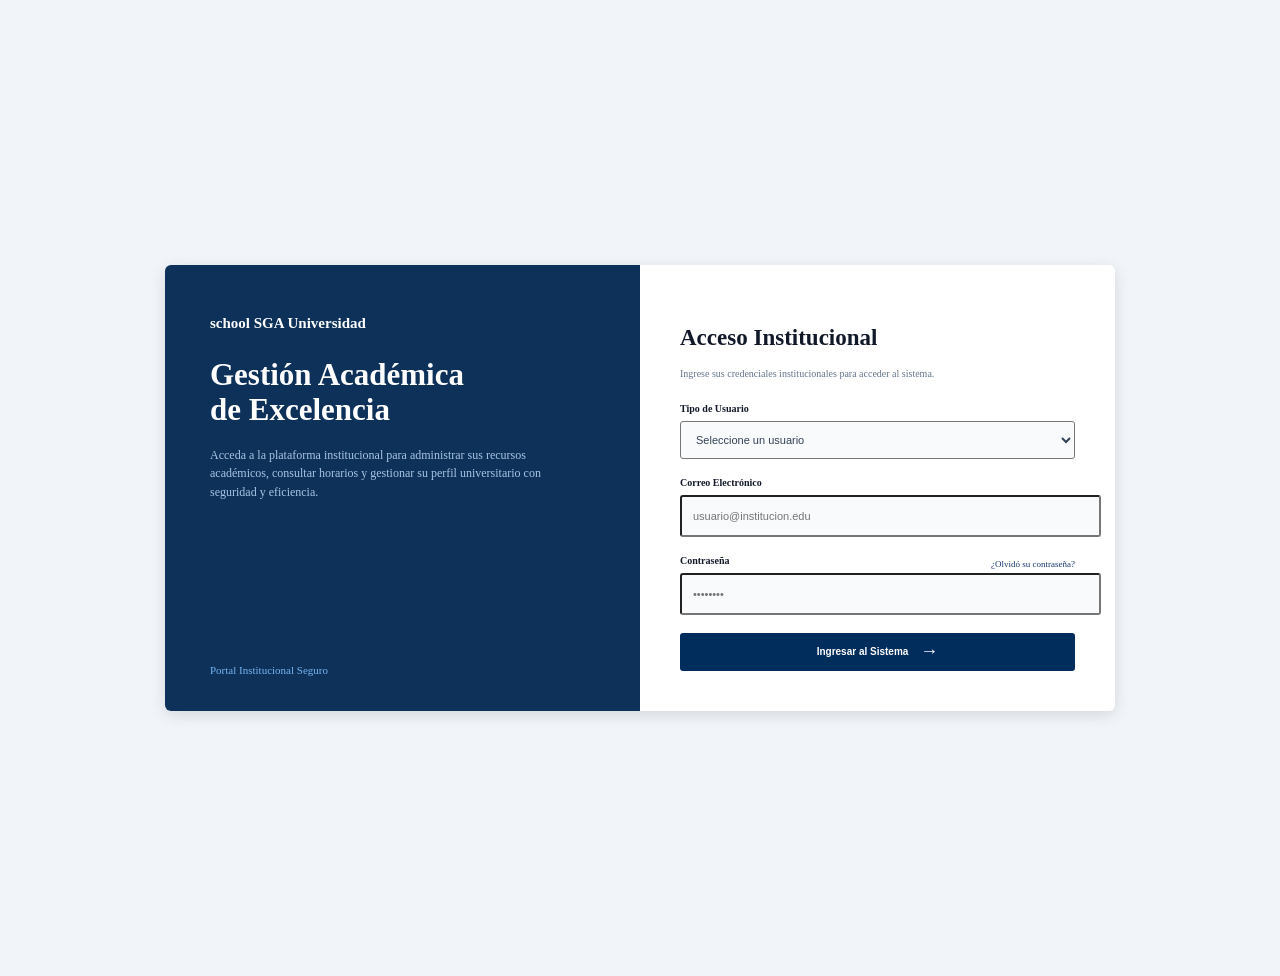
==== html/registro.html @ 12178671 "realiced admin register" ====
<!DOCTYPE html>
<html lang="es">

<head>
    <meta charset="UTF-8">
    <meta name="viewport" content="width=device-width, initial-scale=1.0">

    <title>Acceso Institucional - SGA</title>

    <link rel="stylesheet" href="../css/style.css">
</head>
<body class="pagina-acceso">
    <main class="contenedor-acceso">
        <!-- PANEL IZQUIERDO -->
        <section class="panel-informacion">
            <div>
                <h3>
                    school SGA Universidad
                </h3>
                <h1>
                    Gestión Académica<br>
                    de Excelencia
                </h1>
                <p>
                    Acceda a la plataforma institucional para administrar
                    sus recursos académicos, consultar horarios y gestionar
                    su perfil universitario con seguridad y eficiencia.
                </p>
            </div>
            <div class="seguridad">    
            <span>Portal Institucional Seguro</span>
            </div>
        </section>
        <!-- FORMULARIO DE ACCESO -->
        <section class="formulario-acceso">
            <h2>
                Acceso Institucional
            </h2>
            <p class="descripcion-acceso">
                Ingrese sus credenciales institucionales para acceder al sistema.
            </p>
            <form id="formRegistro">
                <div class="campo-acceso">
                    <label for="tipoUsuario">
                        Tipo de Usuario
                    </label>
                    <select id="tipoUsuario">
                        <option value="">
                            Seleccione un usuario
                        </option>
                        <option value="estudiante">
                            Estudiante
                        </option>
                        <option value="docente">
                            Docente
                        </option>
                        <option value="administrador">
                            Administrador
                        </option>
                    </select>
                </div>

                <div class="campo-acceso">
                    <label for="correo">
                        Correo Electrónico
                    </label>
                    <input
                        type="email"
                        id="correo"
                        placeholder="usuario@institucion.edu"
                    >
                </div>

                <div class="campo-acceso">
                    <div class="label-password">
                        <label for="contrasena">
                            Contraseña
                        </label>

                        <a href="#">
                            ¿Olvidó su contraseña?
                        </a>
                    </div>
                    <input
                        type="password"
                        id="contrasena"
                        placeholder="••••••••"
                    >
                </div>
                <button
                    type="submit"
                    id="btnIngresar"
                    class="btn-ingresar"
                >
                    Ingresar al Sistema
                    <span>→</span>
                </button>
            </form>
        </section>
    </main>
    <script src="../js/validacion.js"></script>
</body>
</html>
---- css/style.css ----
/* =========================================
   ACCESO INSTITUCIONAL
   ========================================= */
.pagina-acceso {
    min-height: 100vh;
    background-color: #f1f5f9;
    display: flex;
    align-items: center;
    justify-content: center;
    padding: 30px;
}

/* CONTENEDOR PRINCIPAL */
.contenedor-acceso {
    width: 100%;
    max-width: 950px;
    min-height: 430px;
    background-color: white;
    display: grid;
    grid-template-columns: 1fr 1fr;
    border-radius: 6px;
    overflow: hidden;
    box-shadow: 0 4px 15px rgba(0, 0, 0, 0.12);
}

/* =========================================
   PANEL IZQUIERDO
   ========================================= */
.panel-informacion {
    background-color: #0d3159;
    color: white;
    padding: 35px 45px;
    display: flex;
    flex-direction: column;
    justify-content: space-between;
}

.panel-informacion h3 {
    font-size: 15px;
    margin-bottom: 25px;
    font-weight: bold;
}

.panel-informacion h1 {
    font-size: 31px;
    line-height: 1.12;
    margin-bottom: 18px;
}

.panel-informacion p {
    color: #a9c5e5;
    font-size: 12px;
    line-height: 1.55;
    max-width: 350px;
}

/* SEGURIDAD */
.seguridad {
    display: flex;
    align-items: center;
    gap: 10px;
    color: #78b4f1;
    font-size: 11px;
}

/* =========================================
   FORMULARIO DERECHO
   ========================================= */
.formulario-acceso {
    padding: 40px;
    display: flex;
    flex-direction: column;
    justify-content: center;
}

.formulario-acceso h2 {
    color: #111827;
    font-size: 23px;
    margin-bottom: 7px;
}

.descripcion-acceso {
    color: #64748b;
    font-size: 10px;
    margin-bottom: 24px;
}

/* CAMPOS */
.campo-acceso {
    margin-bottom: 18px;
}

.campo-acceso label {
    display: block;
    color: #111827;
    font-size: 10px;
    font-weight: bold;
    margin-bottom: 7px;
}

.campo-acceso input,
.campo-acceso select {
    width: 100%;
    height: 38px;
    padding: 0 11px;
    border: 1px sold #cbd5e1;
    border-radius: 3px;
    background-color: #f8fafc;
    color: #334155;
    font-size: 11px;
}

.campo-acceso input:focus,
.campo-acceso select:focus {
    outline: none;
    border-color: #2563eb;
}

/* CONTRASEÑA */
.label-password {
    display: flex;
    justify-content: space-between;
    align-items: center;
}

.label-password a {
    color: #17366d;
    font-size: 9px;
    text-decoration: none;
}

.label-password a:hover {
    text-decoration: underline;
}

/* BOTÓN */
.btn-ingresar {
    width: 100%;
    height: 38px;
    border: none;
    border-radius: 3px;
    background-color: #002d5b;
    color: white;
    font-size: 10px;
    font-weight: bold;
    cursor: pointer;
    display: flex;
    align-items: center;
    justify-content: center;
    gap: 12px;
}

.btn-ingresar:hover {
    background-color: #174a7c;
}

.btn-ingresar span {
    font-size: 18px;
}

/* =========================================
   RESPONSIVE
   ========================================= */
@media (max-width: 700px) {
    .pagina-acceso {
        padding: 15px;
    }
    .contenedor-acceso {
        grid-template-columns: 1fr;
        max-width: 500px;
    }
    .panel-informacion {
        padding: 30px;
    }
    .formulario-acceso {
        padding: 30px;
    }
}
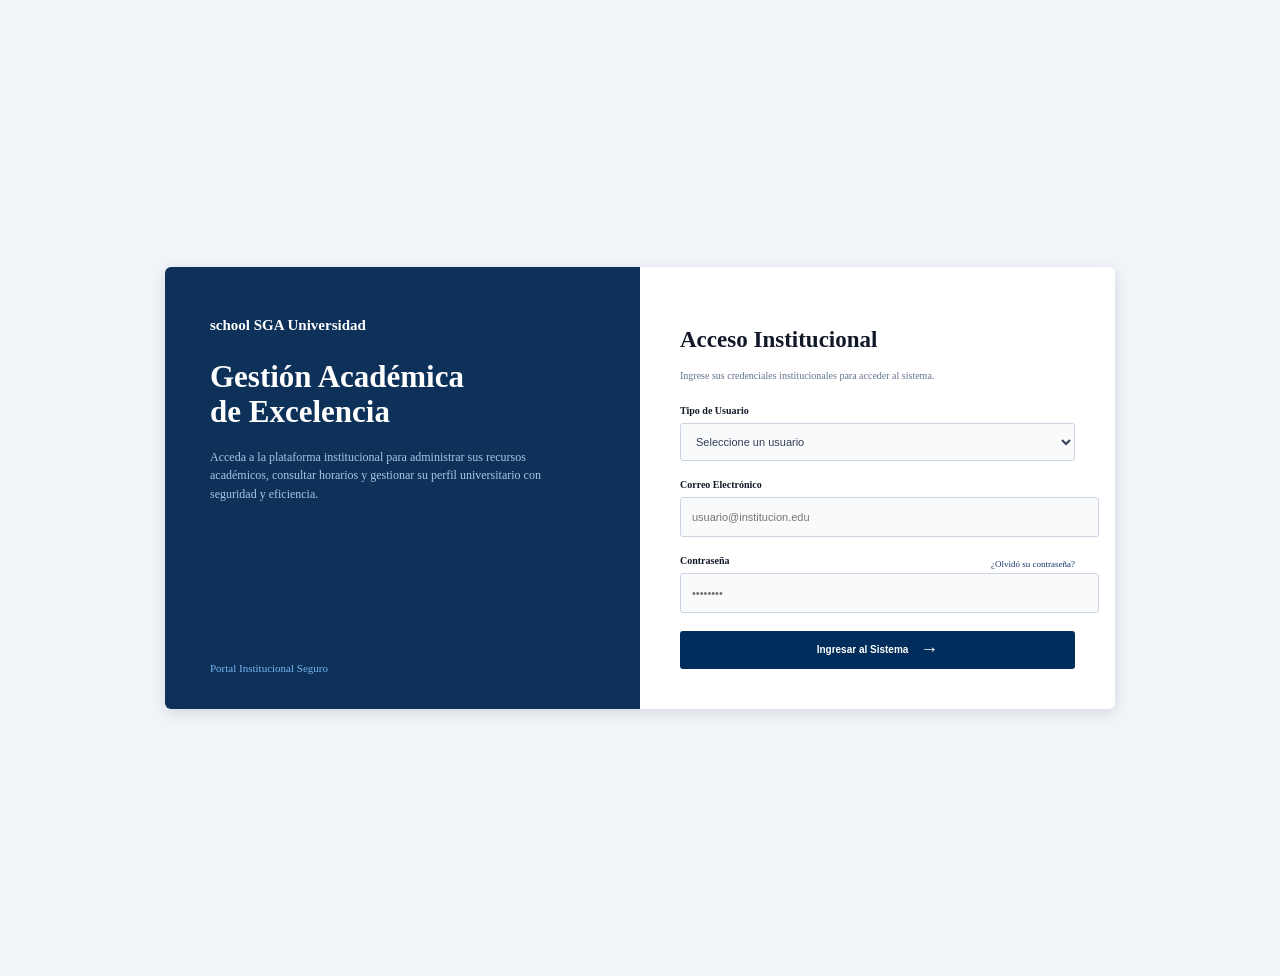
==== commit 90554195: "Add hardcoded admin/docente auth, shared storage module and cleanup - js/auth.js: hardcoded users, r" ====
--- a/html/registro.html
+++ b/html/registro.html
@@ -40,6 +40,7 @@
                 Ingrese sus credenciales institucionales para acceder al sistema.
             </p>
             <form id="formRegistro">
+                <p id="mensajeError" class="mensaje-error" hidden></p>
                 <div class="campo-acceso">
                     <label for="tipoUsuario">
                         Tipo de Usuario
@@ -47,9 +48,6 @@
                     <select id="tipoUsuario">
                         <option value="">
                             Seleccione un usuario
-                        </option>
-                        <option value="estudiante">
-                            Estudiante
                         </option>
                         <option value="docente">
                             Docente
@@ -98,6 +96,7 @@
             </form>
         </section>
     </main>
-    <script src="../js/validacion.js"></script>
+    <script src="../js/auth.js"></script>
+    <script src="../js/login.js"></script>
 </body>
 </html>
--- a/css/style.css
+++ b/css/style.css
@@ -103,7 +103,7 @@
     width: 100%;
     height: 38px;
     padding: 0 11px;
-    border: 1px sold #cbd5e1;
+    border: 1px solid #cbd5e1;
     border-radius: 3px;
     background-color: #f8fafc;
     color: #334155;
@@ -175,4 +175,13 @@
     .formulario-acceso {
         padding: 30px;
     }
-}+}
+/* MENSAJE DE ERROR DEL LOGIN */
+.mensaje-error {
+    margin-bottom: 14px;
+    padding: 9px 11px;
+    border-radius: 3px;
+    background-color: #fef2f2;
+    color: #b91c1c;
+    font-size: 11px;
+}
